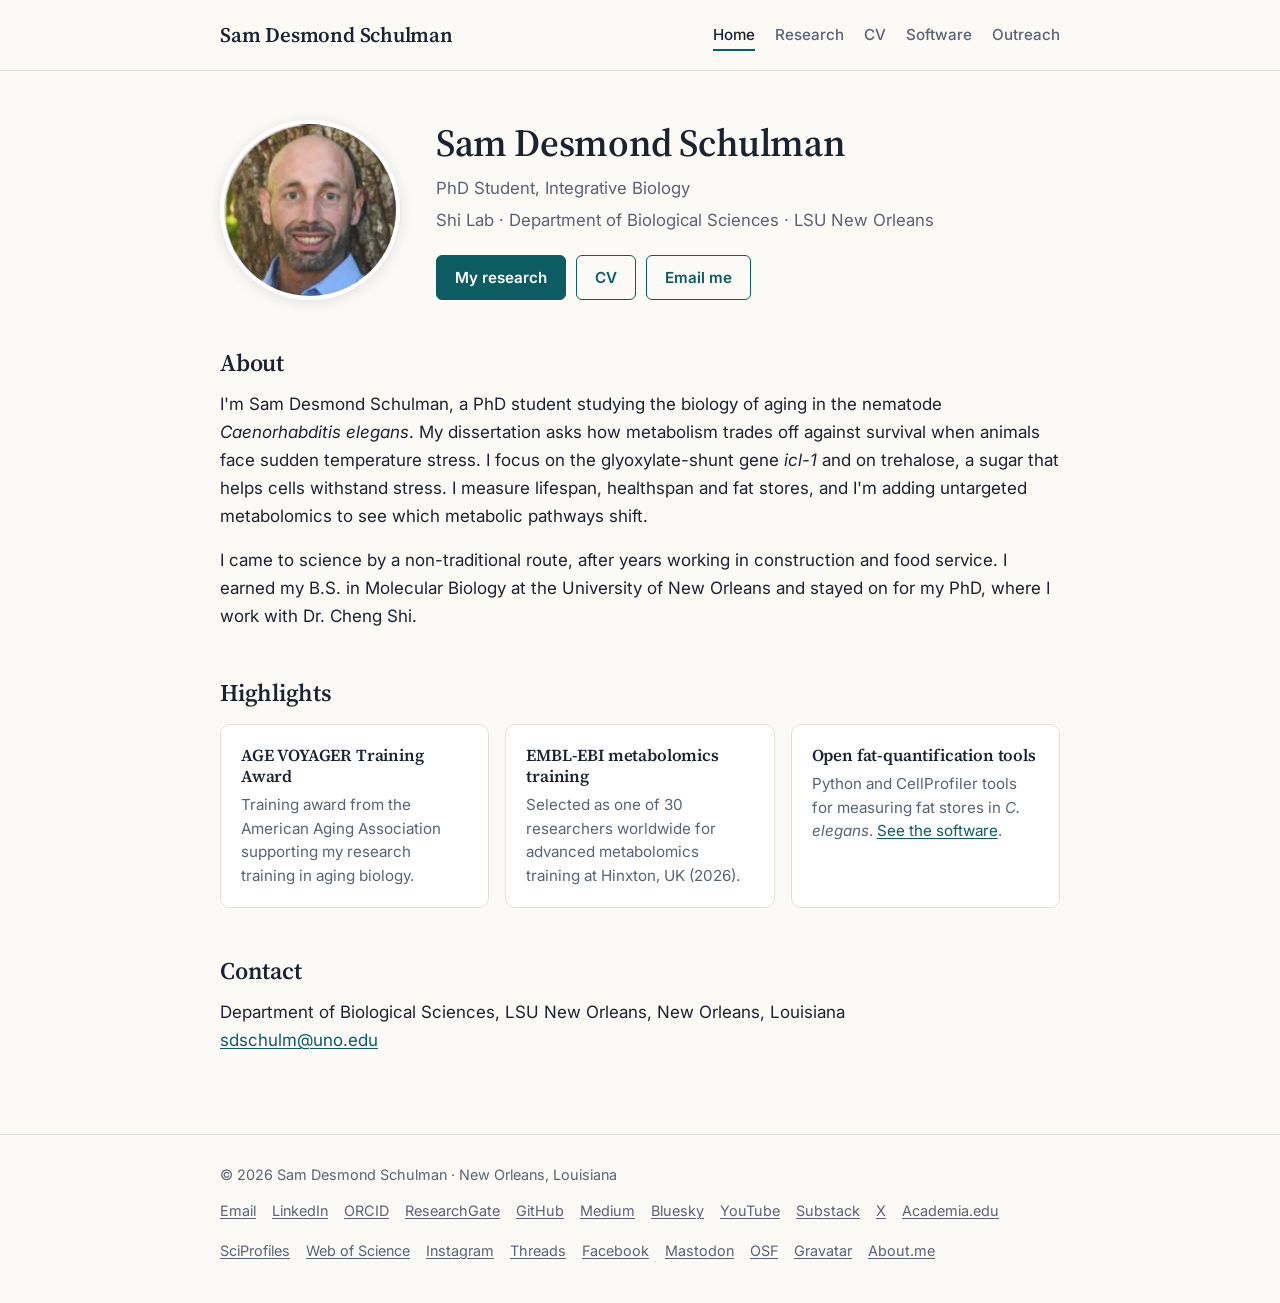
==== index.html @ 674cebbf "Update index.htmlAdd Instagram, Threads, Facebook, Mastodon, OSF, Gravatar and About.me links" ====
<!doctype html>
<html lang="en">
<head>
  <meta charset="utf-8">
  <meta name="viewport" content="width=device-width, initial-scale=1">
  <title>Sam Desmond Schulman | PhD Student, Biology of Aging | LSU New Orleans</title>
  <meta name="description" content="Sam Desmond Schulman is a PhD student in Integrative Biology at LSU New Orleans studying how C. elegans balances metabolism, stress survival and healthspan.">
  <meta name="author" content="Sam Desmond Schulman">
  <link rel="canonical" href="https://samdesmondschulman.com/">
  <meta property="og:type" content="profile">
  <meta property="og:title" content="Sam Desmond Schulman | PhD Student, Biology of Aging | LSU New Orleans">
  <meta property="og:description" content="Sam Desmond Schulman is a PhD student in Integrative Biology at LSU New Orleans studying how C. elegans balances metabolism, stress survival and healthspan.">
  <meta property="og:url" content="https://samdesmondschulman.com/">
  <meta property="og:image" content="https://samdesmondschulman.com/sam-desmond-schulman.png">
  <meta property="profile:first_name" content="Sam">
  <meta property="profile:last_name" content="Schulman">
  <meta name="twitter:card" content="summary">
  <link rel="preconnect" href="https://fonts.googleapis.com">
  <link rel="preconnect" href="https://fonts.gstatic.com" crossorigin>
  <link href="https://fonts.googleapis.com/css2?family=Inter:wght@400;500;600&family=Source+Serif+4:opsz,wght@8..60,600&display=swap" rel="stylesheet">
  <link rel="stylesheet" href="style.css">
  <script type="application/ld+json">
{
  "@context": "https://schema.org",
  "@type": "ProfilePage",
  "url": "https://samdesmondschulman.com/",
  "name": "Sam Desmond Schulman | PhD Student, Biology of Aging",
  "mainEntity": {
    "@type": "Person",
    "@id": "https://samdesmondschulman.com/#sam",
    "name": "Sam Desmond Schulman",
    "givenName": "Sam",
    "additionalName": "Desmond",
    "familyName": "Schulman",
    "alternateName": [
      "Sam Schulman",
      "Sam D. Schulman"
    ],
    "url": "https://samdesmondschulman.com/",
    "image": "https://samdesmondschulman.com/sam-desmond-schulman.png",
    "email": "mailto:sdschulm@uno.edu",
    "jobTitle": "PhD Student, Integrative Biology",
    "affiliation": {
      "@type": "CollegeOrUniversity",
      "name": "LSU New Orleans",
      "department": {
        "@type": "Organization",
        "name": "Department of Biological Sciences"
      }
    },
    "alumniOf": {
      "@type": "CollegeOrUniversity",
      "name": "University of New Orleans"
    },
    "homeLocation": {
      "@type": "Place",
      "name": "New Orleans, Louisiana"
    },
    "knowsAbout": [
      "Biology of aging",
      "Caenorhabditis elegans",
      "Stress biology",
      "Metabolism",
      "Glyoxylate shunt",
      "Trehalose",
      "Metabolomics",
      "Image analysis",
      "Python"
    ],
    "memberOf": {
      "@type": "Organization",
      "name": "American Aging Association"
    },
    "award": "AGE VOYAGER Training Award, American Aging Association",
    "sameAs": [
      "https://www.linkedin.com/in/samdesmondschulman",
      "https://orcid.org/0009-0003-9695-0405",
      "https://www.researchgate.net/profile/Sam-Schulman-2",
      "https://github.com/samdesmondschulman",
      "https://medium.com/@samdesmondschulman",
      "https://bsky.app/profile/samdesmondschulman.com",
      "https://www.youtube.com/@samdesmondschulman",
      "https://samdesmondschulman.substack.com",
      "https://x.com/SamDSchulman",
      "https://uno.academia.edu/samschulman",
      "https://sciprofiles.com/profile/sam-desmond-schulman",
      "https://www.webofscience.com/wos/author/record/AGZ-9314-2022",
      "https://www.instagram.com/samdesmondschulman/",
      "https://www.threads.com/@samdesmondschulman",
      "https://www.facebook.com/profile.php?id=61595675965129",
      "https://mastodon.social/@samdesmondschulman",
      "https://osf.io/79uh3/",
      "https://gravatar.com/samdesmondschulman",
      "https://about.me/samdesmondschulman"
    ]
  }
}
  </script>
</head>
<body>
  <header class="site-header">
    <div class="wrap">
      <a class="brand" href="index.html">Sam Desmond Schulman</a>
      <nav class="nav" aria-label="Main">
        <a href="index.html" aria-current="page">Home</a>
        <a href="research.html">Research</a>
        <a href="cv.html">CV</a>
        <a href="software.html">Software</a>
        <a href="outreach.html">Outreach</a>
      </nav>
    </div>
  </header>

  <main>
    <div class="wrap">
      <section class="hero">
        <img src="sam-desmond-schulman.png" alt="Portrait of Sam Desmond Schulman" width="180" height="180">
        <div>
          <h1>Sam Desmond Schulman</h1>
          <p class="title">PhD Student, Integrative Biology</p>
          <p class="title">Shi Lab &middot; Department of Biological Sciences &middot; LSU New Orleans</p>
          <div class="buttons">
            <a class="btn primary" href="research.html">My research</a>
            <a class="btn ghost" href="cv.html">CV</a>
            <a class="btn ghost" href="mailto:sdschulm@uno.edu">Email me</a>
          </div>
        </div>
      </section>

      <h2>About</h2>
      <p>I'm Sam Desmond Schulman, a PhD student studying the biology of aging in the nematode
      <em>Caenorhabditis elegans</em>. My dissertation asks how metabolism trades off against survival
      when animals face sudden temperature stress. I focus on the glyoxylate-shunt gene <em>icl-1</em>
      and on trehalose, a sugar that helps cells withstand stress. I measure lifespan, healthspan and
      fat stores, and I'm adding untargeted metabolomics to see which metabolic pathways shift.</p>
      <p>I came to science by a non-traditional route, after years working in construction and food
      service. I earned my B.S. in Molecular Biology at the University of New Orleans and stayed on for
      my PhD, where I work with Dr. Cheng Shi.</p>

      <h2>Highlights</h2>
      <div class="cards">
        <div class="card">
          <h3>AGE VOYAGER Training Award</h3>
          <p>Training award from the American Aging Association supporting my research training in aging biology.</p>
        </div>
        <div class="card">
          <h3>EMBL-EBI metabolomics training</h3>
          <p>Selected as one of 30 researchers worldwide for advanced metabolomics training at Hinxton, UK (2026).</p>
        </div>
        <div class="card">
          <h3>Open fat-quantification tools</h3>
          <p>Python and CellProfiler tools for measuring fat stores in <em>C. elegans</em>. <a href="software.html">See the software</a>.</p>
        </div>
      </div>

      <h2>Contact</h2>
      <p>Department of Biological Sciences, LSU New Orleans, New Orleans, Louisiana<br>
      <a href="mailto:sdschulm@uno.edu">sdschulm@uno.edu</a></p>
    </div>
  </main>

  <footer class="site-footer">
    <div class="wrap">
      <span>&copy; 2026 Sam Desmond Schulman &middot; New Orleans, Louisiana</span>
      <span class="footer-links">
        <a href="mailto:sdschulm@uno.edu">Email</a>
        <a href="https://www.linkedin.com/in/samdesmondschulman" rel="me">LinkedIn</a>
        <a href="https://orcid.org/0009-0003-9695-0405" rel="me">ORCID</a>
        <a href="https://www.researchgate.net/profile/Sam-Schulman-2" rel="me">ResearchGate</a>
        <a href="https://github.com/samdesmondschulman" rel="me">GitHub</a>
        <a href="https://medium.com/@samdesmondschulman" rel="me">Medium</a>
        <a href="https://bsky.app/profile/samdesmondschulman.com" rel="me">Bluesky</a>
        <a href="https://www.youtube.com/@samdesmondschulman" rel="me">YouTube</a>
        <a href="https://samdesmondschulman.substack.com" rel="me">Substack</a>
        <a href="https://x.com/SamDSchulman" rel="me">X</a>
        <a href="https://uno.academia.edu/samschulman" rel="me">Academia.edu</a>
        <a href="https://sciprofiles.com/profile/sam-desmond-schulman" rel="me">SciProfiles</a>
        <a href="https://www.webofscience.com/wos/author/record/AGZ-9314-2022" rel="me">Web of Science</a>
        <a href="https://www.instagram.com/samdesmondschulman/" rel="me">Instagram</a>
        <a href="https://www.threads.com/@samdesmondschulman" rel="me">Threads</a>
        <a href="https://www.facebook.com/profile.php?id=61595675965129" rel="me">Facebook</a>
        <a href="https://mastodon.social/@samdesmondschulman" rel="me">Mastodon</a>
        <a href="https://osf.io/79uh3/" rel="me">OSF</a>
        <a href="https://gravatar.com/samdesmondschulman" rel="me">Gravatar</a>
        <a href="https://about.me/samdesmondschulman" rel="me">About.me</a>
      </span>
    </div>
  </footer>
</body>
</html>
---- style.css ----
:root {
  --ink: #1c2330;
  --muted: #5a6373;
  --accent: #0e5c63;
  --accent-dark: #0a464c;
  --accent-soft: #e7f1f1;
  --bg: #fbfaf7;
  --card: #ffffff;
  --line: #e4e0d8;
  --serif: "Source Serif 4", Georgia, "Times New Roman", serif;
  --sans: "Inter", -apple-system, BlinkMacSystemFont, "Segoe UI", Roboto, Arial, sans-serif;
}

* { box-sizing: border-box; }

html { -webkit-text-size-adjust: 100%; }

body {
  margin: 0;
  background: var(--bg);
  color: var(--ink);
  font-family: var(--sans);
  font-size: 17px;
  line-height: 1.65;
}

a { color: var(--accent); text-underline-offset: 2px; }
a:hover { color: var(--accent-dark); }

.wrap { max-width: 880px; margin: 0 auto; padding: 0 20px; }

/* Header */
.site-header { border-bottom: 1px solid var(--line); background: var(--bg); }
.site-header .wrap {
  display: flex; align-items: center; justify-content: space-between;
  gap: 12px 24px; flex-wrap: wrap; padding-top: 18px; padding-bottom: 18px;
}
.brand {
  font-family: var(--serif); font-size: 1.3rem; font-weight: 600;
  color: var(--ink); text-decoration: none; letter-spacing: -0.01em;
}
.brand:hover { color: var(--accent); }
.nav { display: flex; flex-wrap: wrap; gap: 4px 20px; }
.nav a {
  color: var(--muted); text-decoration: none; font-size: 0.95rem; font-weight: 500;
  padding: 2px 0; border-bottom: 2px solid transparent;
}
.nav a:hover { color: var(--ink); }
.nav a[aria-current="page"] { color: var(--ink); border-bottom-color: var(--accent); }

/* Main */
main { padding: 48px 0 64px; }
h1, h2, h3 { font-family: var(--serif); line-height: 1.25; letter-spacing: -0.01em; }
h1 { font-size: 2.4rem; margin: 0 0 8px; font-weight: 600; }
h2 { font-size: 1.5rem; margin: 48px 0 12px; font-weight: 600; }
h3 { font-size: 1.15rem; margin: 28px 0 6px; font-weight: 600; }
p { margin: 0 0 16px; }
.lede { font-size: 1.1rem; color: var(--muted); margin-bottom: 24px; }
em.gene { font-style: italic; }

/* Hero */
.hero { display: flex; gap: 36px; align-items: center; }
.hero img {
  width: 180px; height: 180px; border-radius: 50%; object-fit: cover; flex: none;
  border: 4px solid var(--card); box-shadow: 0 2px 14px rgba(28, 35, 48, 0.12);
}
.hero .title { font-size: 1.05rem; color: var(--muted); margin: 0 0 4px; }
.buttons { display: flex; flex-wrap: wrap; gap: 10px; margin-top: 20px; }
.btn {
  display: inline-block; padding: 9px 18px; border-radius: 6px; font-weight: 600;
  font-size: 0.95rem; text-decoration: none; border: 1px solid var(--accent);
}
.btn.primary { background: var(--accent); color: #fff; }
.btn.primary:hover { background: var(--accent-dark); color: #fff; }
.btn.ghost { color: var(--accent); background: transparent; }
.btn.ghost:hover { background: var(--accent-soft); }

/* Cards */
.cards { display: grid; grid-template-columns: repeat(3, 1fr); gap: 16px; margin-top: 16px; }
.card {
  background: var(--card); border: 1px solid var(--line); border-radius: 10px; padding: 20px;
}
.card h3 { margin: 0 0 6px; font-size: 1.05rem; }
.card p { margin: 0; color: var(--muted); font-size: 0.95rem; line-height: 1.55; }

/* CV lists */
.entries { list-style: none; padding: 0; margin: 0; }
.entries li {
  display: grid; grid-template-columns: 1fr auto; gap: 2px 16px;
  padding: 12px 0; border-bottom: 1px solid var(--line);
}
.entries li:last-child { border-bottom: 0; }
.entries .what { font-weight: 600; }
.entries .when { color: var(--muted); font-size: 0.95rem; white-space: nowrap; }
.entries .detail { grid-column: 1 / -1; color: var(--muted); font-size: 0.95rem; }

ul.plain { padding-left: 20px; margin: 0 0 16px; }
ul.plain li { margin-bottom: 6px; }

.callout {
  background: var(--accent-soft); border-left: 4px solid var(--accent);
  padding: 16px 20px; border-radius: 0 8px 8px 0; margin: 24px 0;
}
.callout p:last-child { margin-bottom: 0; }

/* Footer */
.site-footer { border-top: 1px solid var(--line); padding: 28px 0 40px; color: var(--muted); font-size: 0.9rem; }
.site-footer .wrap { display: flex; justify-content: space-between; gap: 12px 24px; flex-wrap: wrap; }
.site-footer a { color: var(--muted); }
.site-footer a:hover { color: var(--ink); }
.footer-links { display: flex; gap: 16px; flex-wrap: wrap; }

@media (max-width: 720px) {
  body { font-size: 16px; }
  main { padding: 32px 0 48px; }
  h1 { font-size: 1.9rem; }
  .hero { flex-direction: column; align-items: flex-start; gap: 20px; }
  .hero img { width: 140px; height: 140px; }
  .cards { grid-template-columns: 1fr; }
  .entries li { grid-template-columns: 1fr; }
}
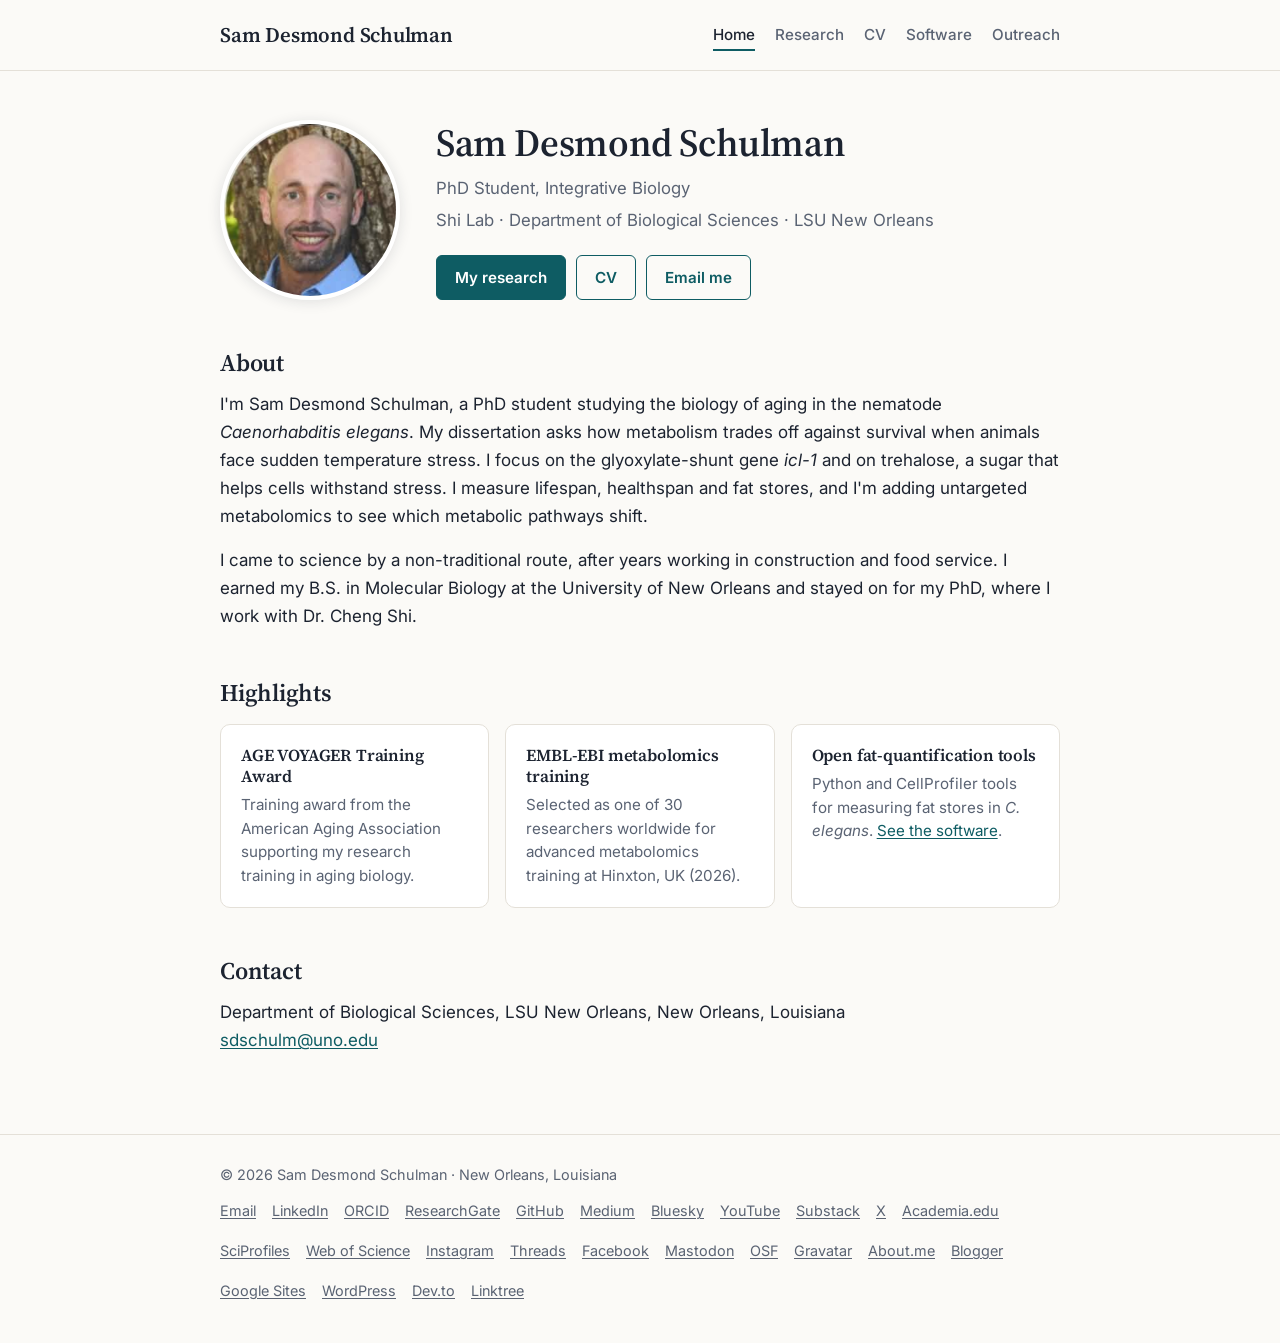
==== commit d212c0df: "Update index.htmlAdd Blogger, Google Sites, WordPress, Dev.to and Linktree links" ====
--- a/index.html
+++ b/index.html
@@ -91,7 +91,12 @@
       "https://mastodon.social/@samdesmondschulman",
       "https://osf.io/79uh3/",
       "https://gravatar.com/samdesmondschulman",
-      "https://about.me/samdesmondschulman"
+      "https://about.me/samdesmondschulman",
+    "https://samdesmondschulman.blogspot.com/",
+    "https://sites.google.com/view/samdesmondschulman",
+    "https://samdesmondschulman.wordpress.com/",
+    "https://dev.to/samdesmondschulman",
+    "https://linktr.ee/samdesmondschulman"
     ]
   }
 }
@@ -183,6 +188,11 @@
         <a href="https://osf.io/79uh3/" rel="me">OSF</a>
         <a href="https://gravatar.com/samdesmondschulman" rel="me">Gravatar</a>
         <a href="https://about.me/samdesmondschulman" rel="me">About.me</a>
+        <a href="https://samdesmondschulman.blogspot.com/" rel="me">Blogger</a>
+        <a href="https://sites.google.com/view/samdesmondschulman" rel="me">Google Sites</a>
+        <a href="https://samdesmondschulman.wordpress.com/" rel="me">WordPress</a>
+        <a href="https://dev.to/samdesmondschulman" rel="me">Dev.to</a>
+        <a href="https://linktr.ee/samdesmondschulman" rel="me">Linktree</a>
       </span>
     </div>
   </footer>
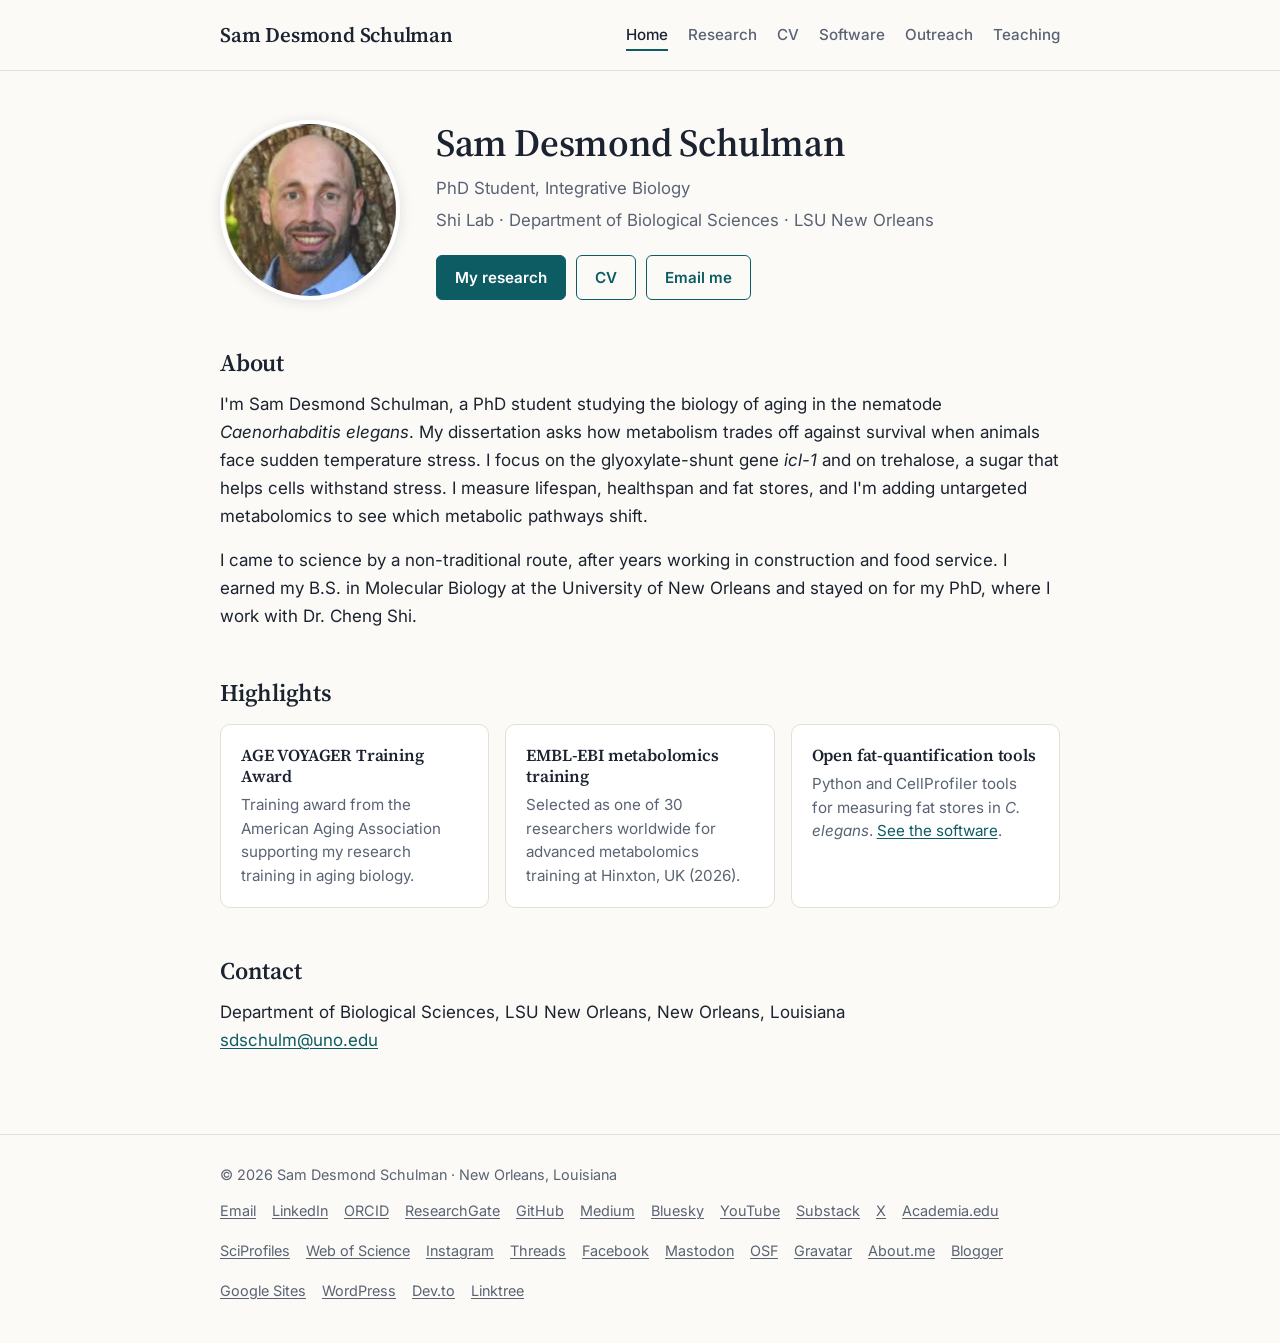
==== commit f2e03829: "Add Teaching page and menu link" ====
--- a/index.html
+++ b/index.html
@@ -112,6 +112,7 @@
         <a href="cv.html">CV</a>
         <a href="software.html">Software</a>
         <a href="outreach.html">Outreach</a>
+        <a href="teaching.html">Teaching</a>
       </nav>
     </div>
   </header>
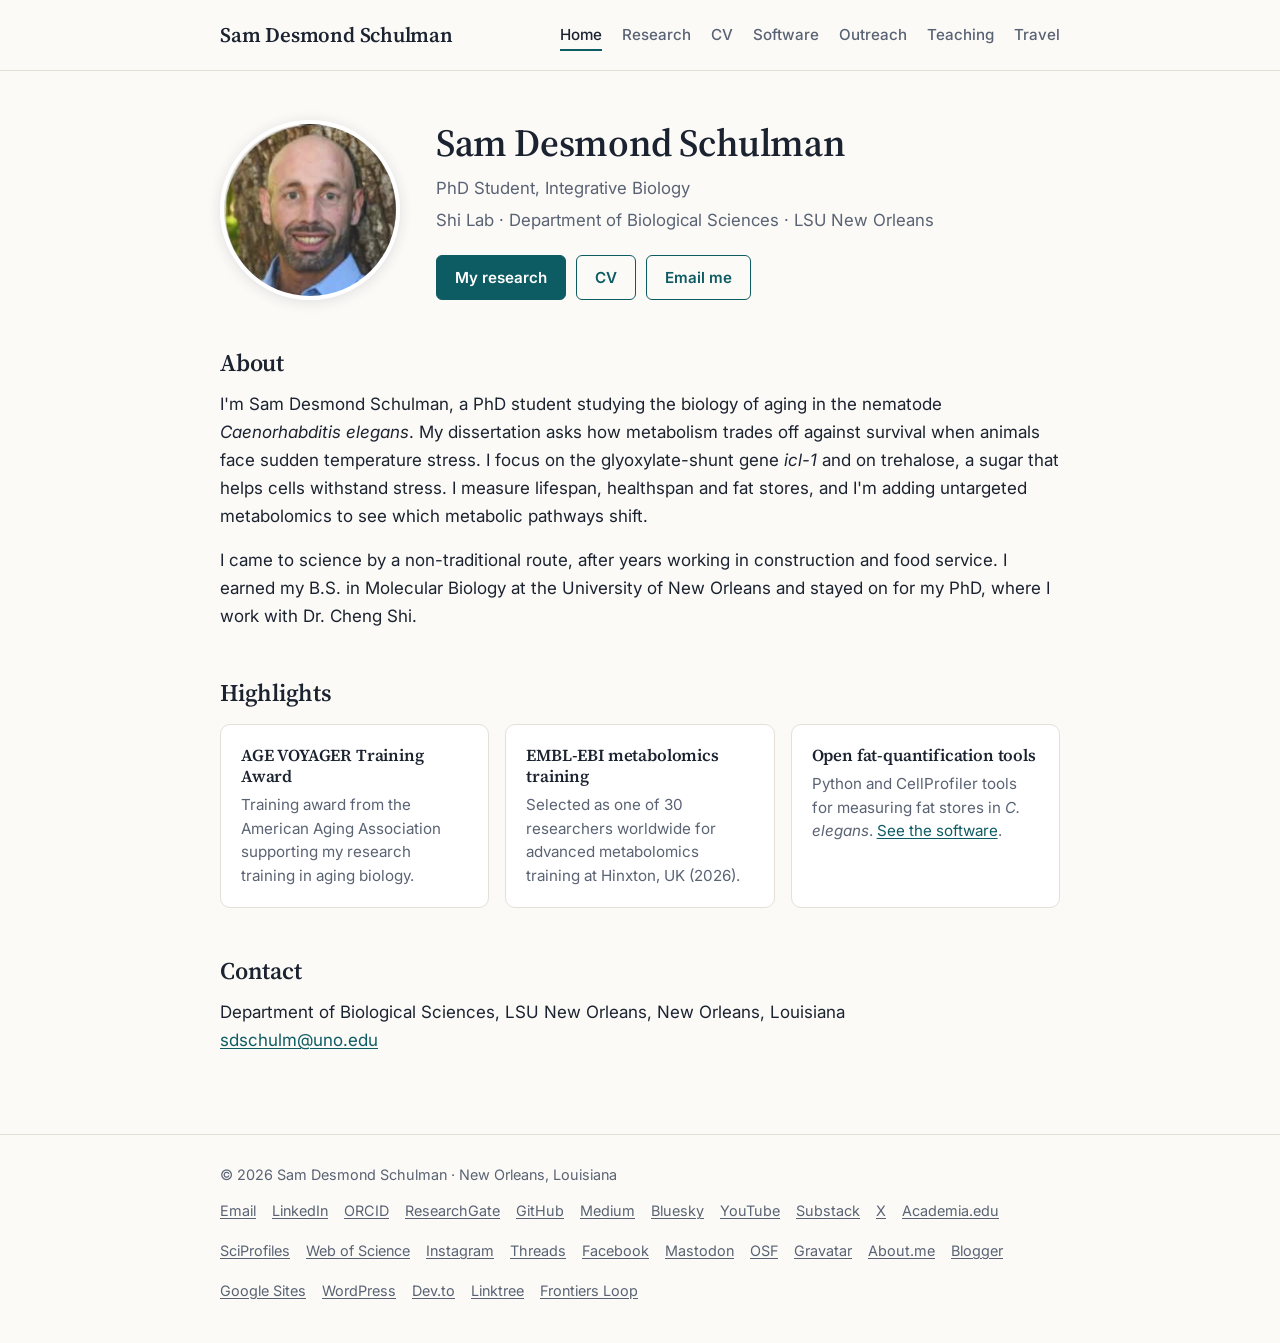
==== commit f382734d: "Add Travel page and Frontiers Loop link" ====
--- a/index.html
+++ b/index.html
@@ -96,7 +96,8 @@
     "https://sites.google.com/view/samdesmondschulman",
     "https://samdesmondschulman.wordpress.com/",
     "https://dev.to/samdesmondschulman",
-    "https://linktr.ee/samdesmondschulman"
+    "https://linktr.ee/samdesmondschulman",
+    "https://loop.frontiersin.org/people/3753012/overview"
     ]
   }
 }
@@ -113,6 +114,7 @@
         <a href="software.html">Software</a>
         <a href="outreach.html">Outreach</a>
         <a href="teaching.html">Teaching</a>
+        <a href="travel.html">Travel</a>
       </nav>
     </div>
   </header>
@@ -194,6 +196,7 @@
         <a href="https://samdesmondschulman.wordpress.com/" rel="me">WordPress</a>
         <a href="https://dev.to/samdesmondschulman" rel="me">Dev.to</a>
         <a href="https://linktr.ee/samdesmondschulman" rel="me">Linktree</a>
+        <a href="https://loop.frontiersin.org/people/3753012/overview" rel="me">Frontiers Loop</a>
       </span>
     </div>
   </footer>
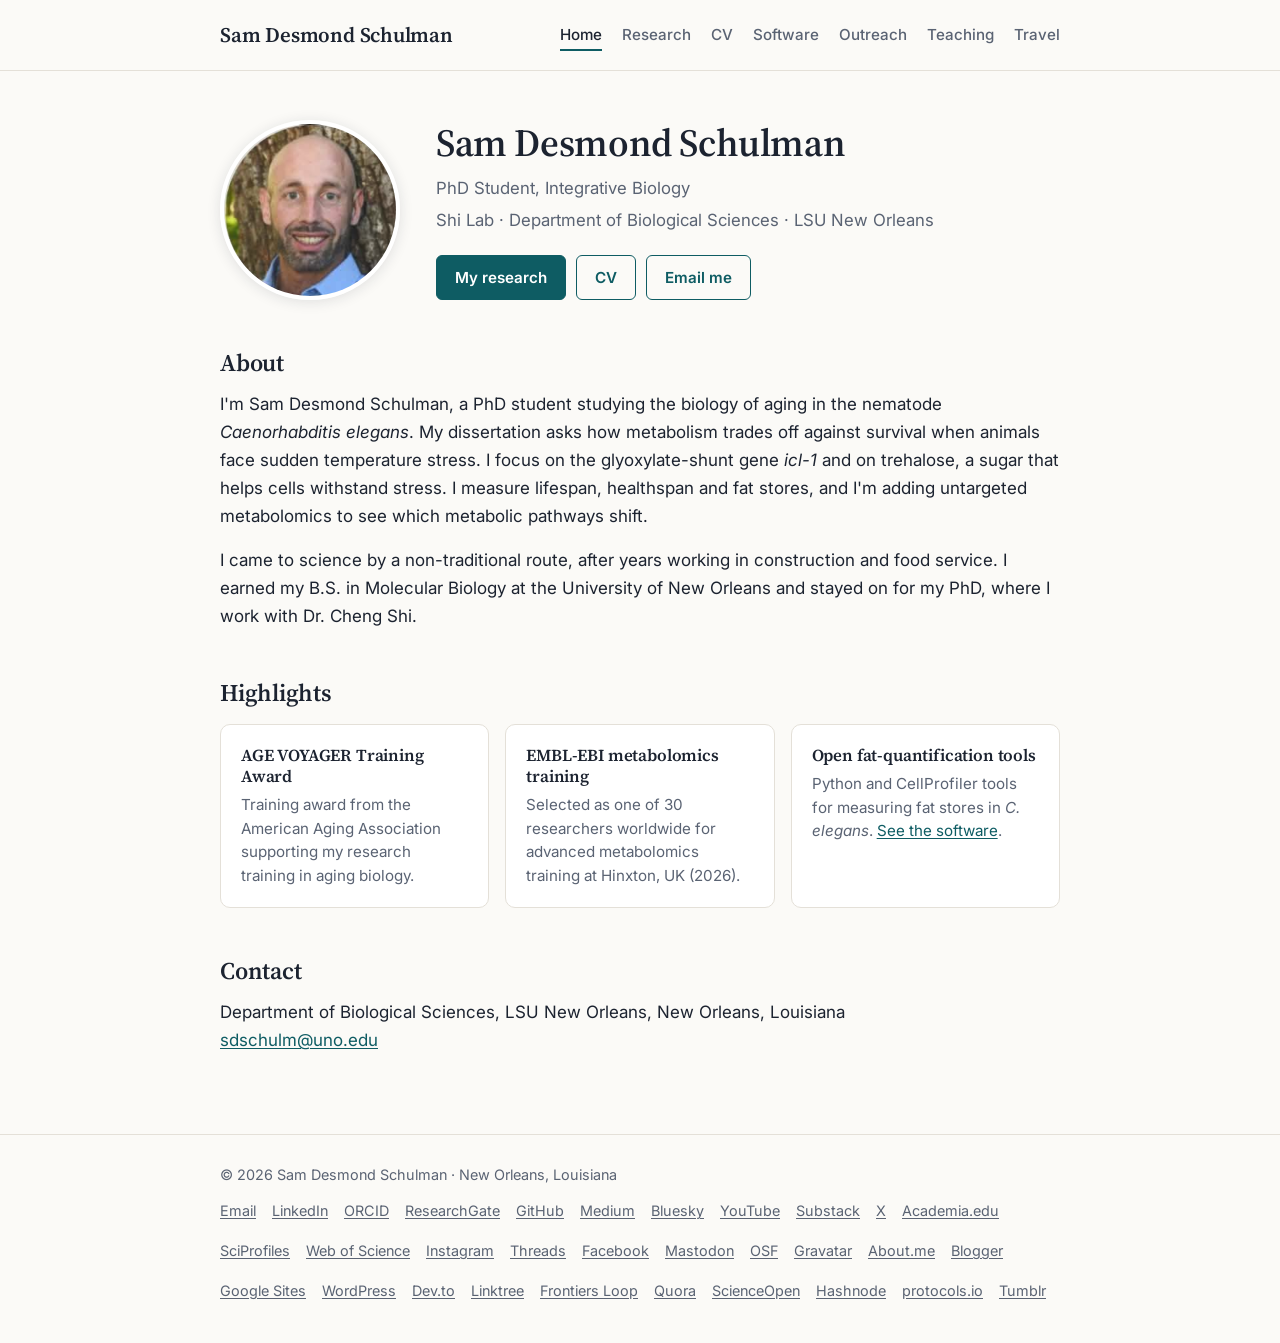
==== commit 36af8ad5: "Add Quora, ScienceOpen, Hashnode, protocols.io and Tumblr links" ====
--- a/index.html
+++ b/index.html
@@ -97,7 +97,12 @@
     "https://samdesmondschulman.wordpress.com/",
     "https://dev.to/samdesmondschulman",
     "https://linktr.ee/samdesmondschulman",
-    "https://loop.frontiersin.org/people/3753012/overview"
+    "https://loop.frontiersin.org/people/3753012/overview",
+    "https://www.quora.com/profile/Sam-Desmond-Schulman",
+    "https://www.scienceopen.com/user/samdesmondschulman",
+    "https://hashnode.com/@sam-desmond-schulman",
+    "https://www.protocols.io/researchers/sam-desmond-schulman",
+    "https://www.tumblr.com/samdesmondschulman"
     ]
   }
 }
@@ -197,6 +202,11 @@
         <a href="https://dev.to/samdesmondschulman" rel="me">Dev.to</a>
         <a href="https://linktr.ee/samdesmondschulman" rel="me">Linktree</a>
         <a href="https://loop.frontiersin.org/people/3753012/overview" rel="me">Frontiers Loop</a>
+        <a href="https://www.quora.com/profile/Sam-Desmond-Schulman" rel="me">Quora</a>
+        <a href="https://www.scienceopen.com/user/samdesmondschulman" rel="me">ScienceOpen</a>
+        <a href="https://hashnode.com/@sam-desmond-schulman" rel="me">Hashnode</a>
+        <a href="https://www.protocols.io/researchers/sam-desmond-schulman" rel="me">protocols.io</a>
+        <a href="https://www.tumblr.com/samdesmondschulman" rel="me">Tumblr</a>
       </span>
     </div>
   </footer>
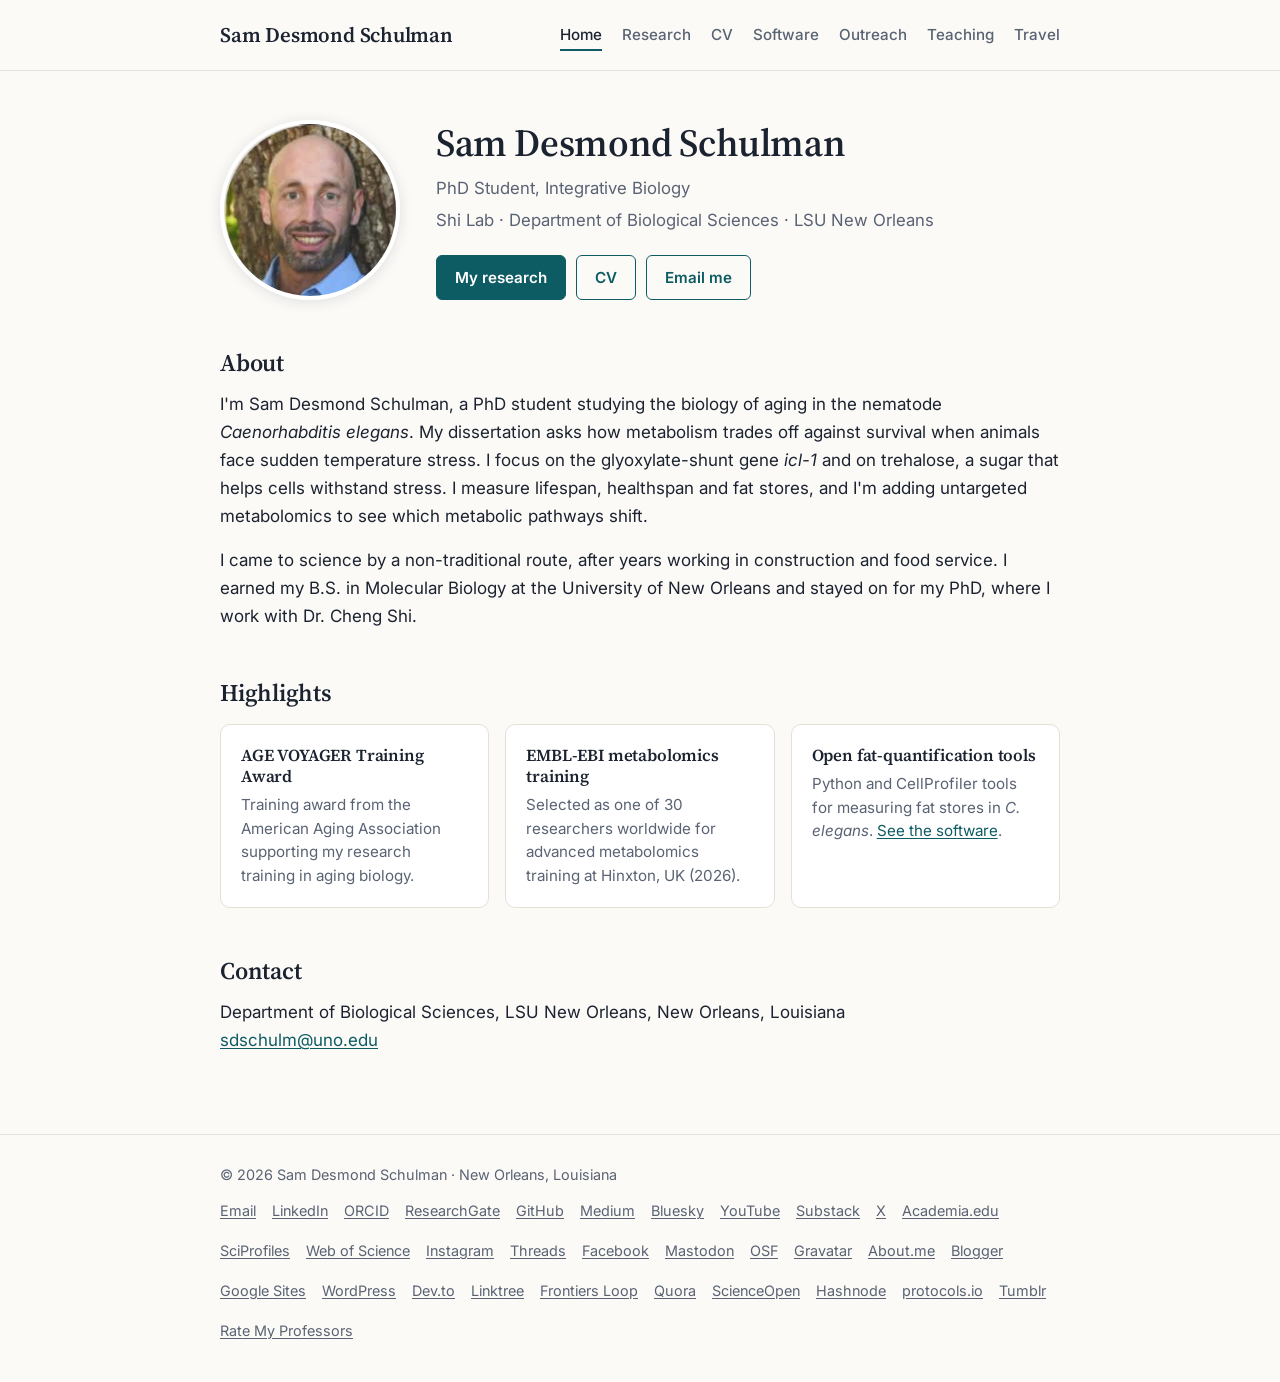
==== commit 70f31016: "Add Rate My Professors link" ====
--- a/index.html
+++ b/index.html
@@ -102,7 +102,8 @@
     "https://www.scienceopen.com/user/samdesmondschulman",
     "https://hashnode.com/@sam-desmond-schulman",
     "https://www.protocols.io/researchers/sam-desmond-schulman",
-    "https://www.tumblr.com/samdesmondschulman"
+    "https://www.tumblr.com/samdesmondschulman",
+    "https://www.ratemyprofessors.com/professor/5116360"
     ]
   }
 }
@@ -207,6 +208,7 @@
         <a href="https://hashnode.com/@sam-desmond-schulman" rel="me">Hashnode</a>
         <a href="https://www.protocols.io/researchers/sam-desmond-schulman" rel="me">protocols.io</a>
         <a href="https://www.tumblr.com/samdesmondschulman" rel="me">Tumblr</a>
+        <a href="https://www.ratemyprofessors.com/professor/5116360">Rate My Professors</a>
       </span>
     </div>
   </footer>
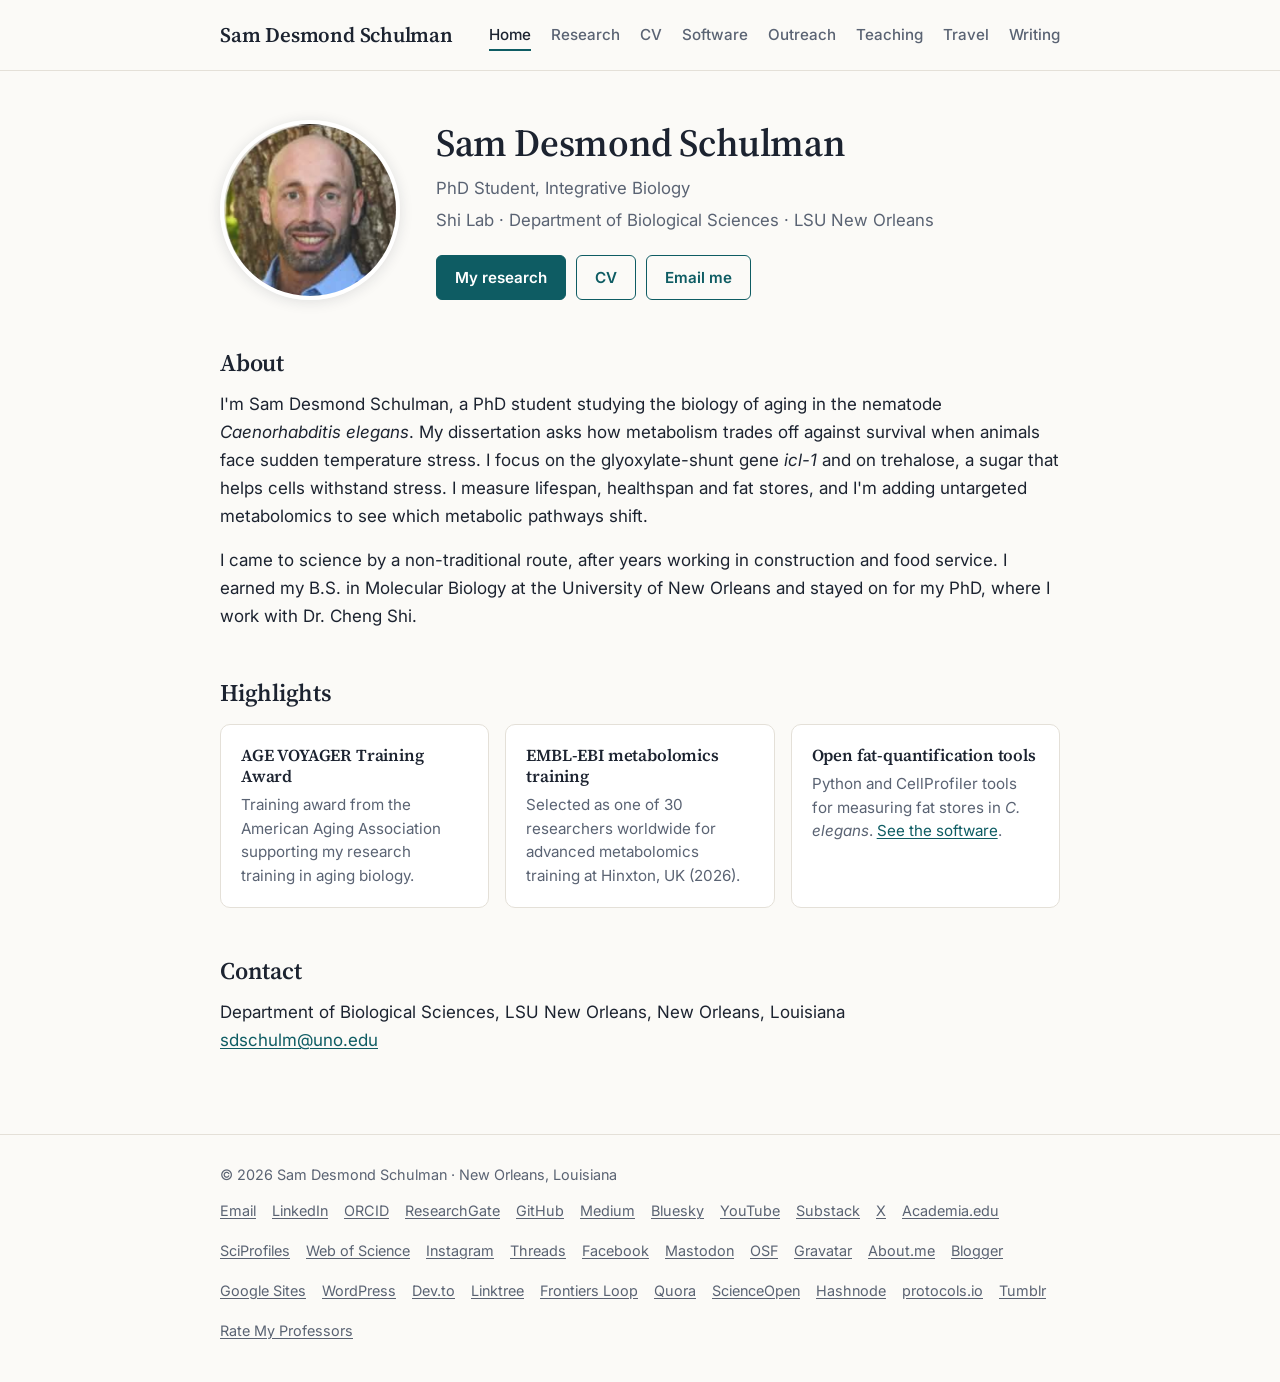
==== commit 22dbfd87: "Add Writing page" ====
--- a/index.html
+++ b/index.html
@@ -121,6 +121,7 @@
         <a href="outreach.html">Outreach</a>
         <a href="teaching.html">Teaching</a>
         <a href="travel.html">Travel</a>
+        <a href="writing.html">Writing</a>
       </nav>
     </div>
   </header>
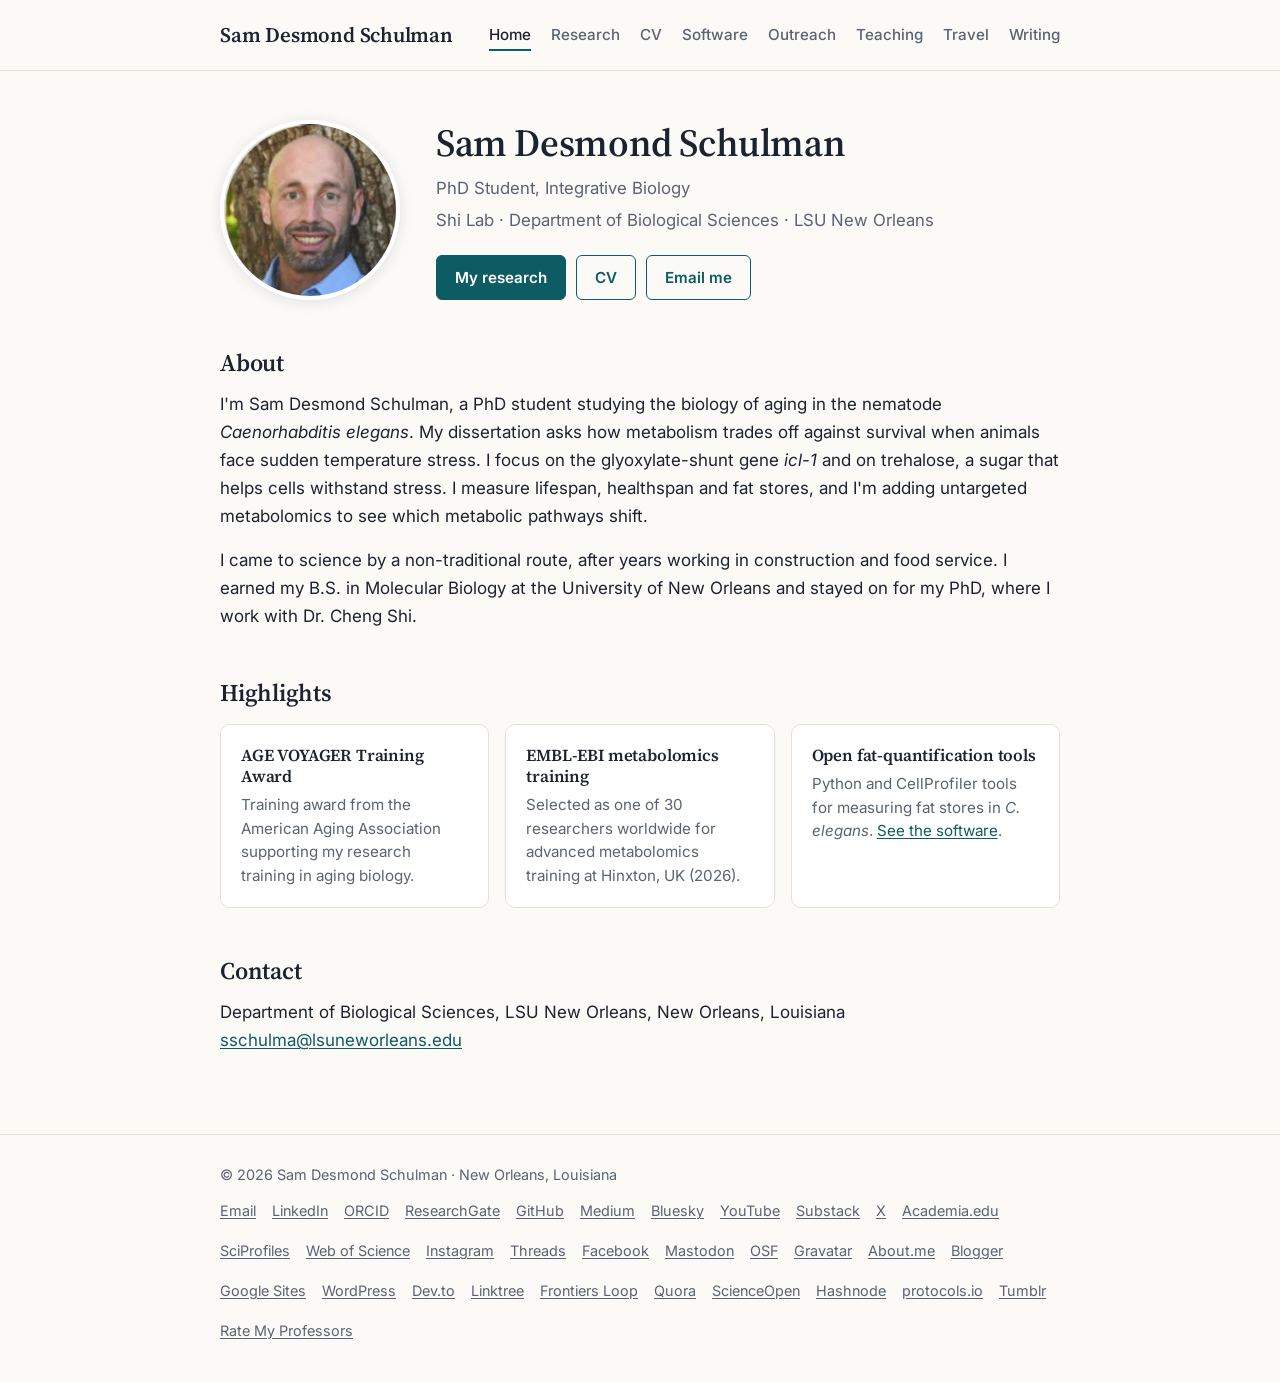
==== commit 67afbe39: "Update contact email" ====
--- a/index.html
+++ b/index.html
@@ -38,7 +38,7 @@
     ],
     "url": "https://samdesmondschulman.com/",
     "image": "https://samdesmondschulman.com/sam-desmond-schulman.png",
-    "email": "mailto:sdschulm@uno.edu",
+    "email": "mailto:sschulma@lsuneworleans.edu",
     "jobTitle": "PhD Student, Integrative Biology",
     "affiliation": {
       "@type": "CollegeOrUniversity",
@@ -137,7 +137,7 @@
           <div class="buttons">
             <a class="btn primary" href="research.html">My research</a>
             <a class="btn ghost" href="cv.html">CV</a>
-            <a class="btn ghost" href="mailto:sdschulm@uno.edu">Email me</a>
+            <a class="btn ghost" href="mailto:sschulma@lsuneworleans.edu">Email me</a>
           </div>
         </div>
       </section>
@@ -170,7 +170,7 @@
 
       <h2>Contact</h2>
       <p>Department of Biological Sciences, LSU New Orleans, New Orleans, Louisiana<br>
-      <a href="mailto:sdschulm@uno.edu">sdschulm@uno.edu</a></p>
+      <a href="mailto:sschulma@lsuneworleans.edu">sschulma@lsuneworleans.edu</a></p>
     </div>
   </main>
 
@@ -178,7 +178,7 @@
     <div class="wrap">
       <span>&copy; 2026 Sam Desmond Schulman &middot; New Orleans, Louisiana</span>
       <span class="footer-links">
-        <a href="mailto:sdschulm@uno.edu">Email</a>
+        <a href="mailto:sschulma@lsuneworleans.edu">Email</a>
         <a href="https://www.linkedin.com/in/samdesmondschulman" rel="me">LinkedIn</a>
         <a href="https://orcid.org/0009-0003-9695-0405" rel="me">ORCID</a>
         <a href="https://www.researchgate.net/profile/Sam-Schulman-2" rel="me">ResearchGate</a>
